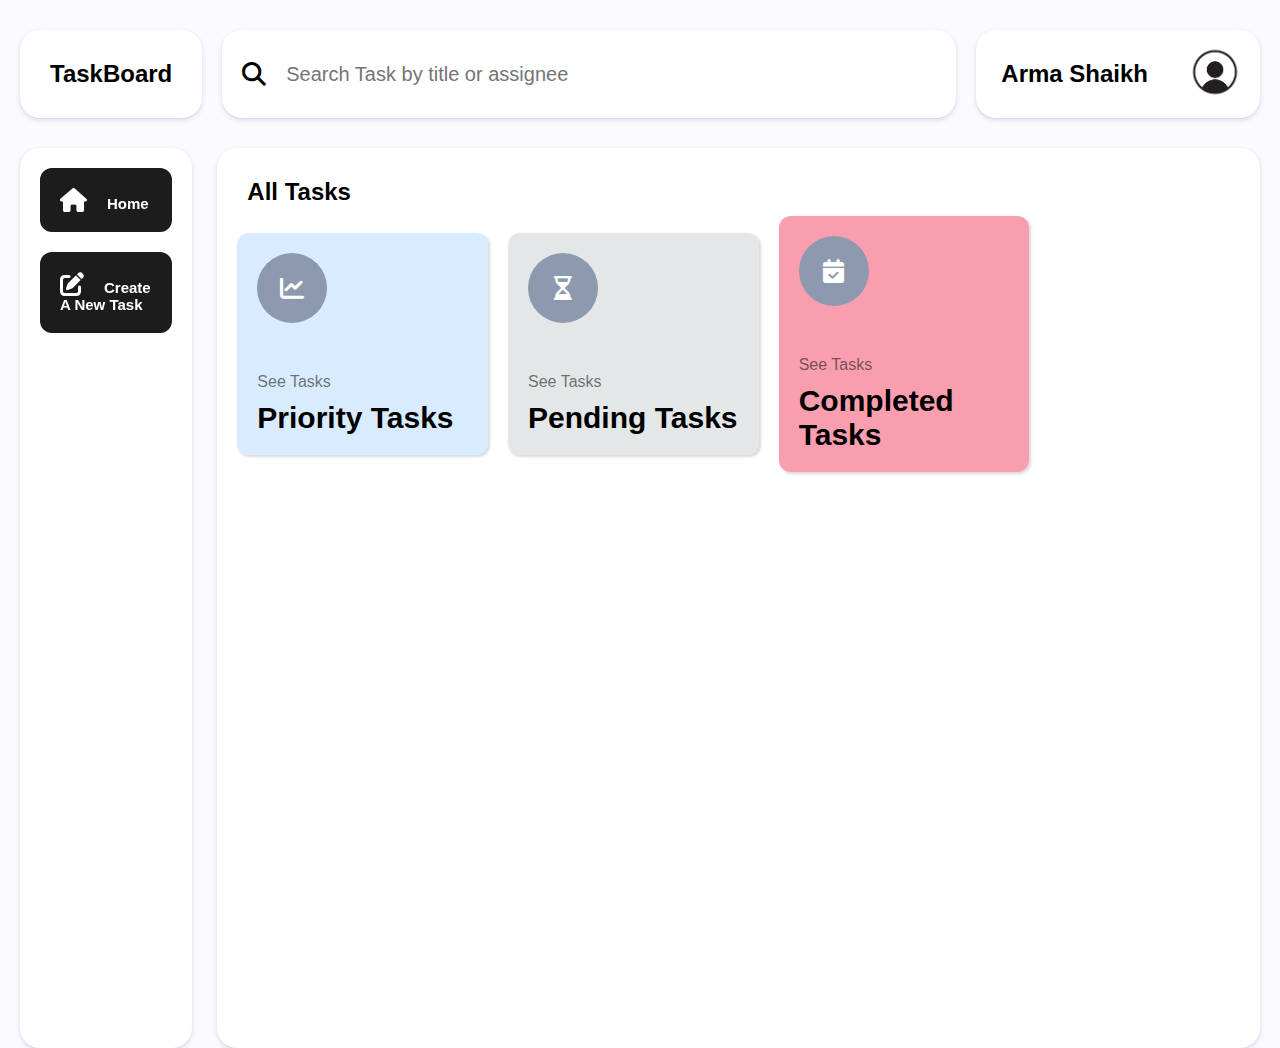
==== index.html @ 14a490c6 "." ====
<!DOCTYPE html>
<html lang="en">
  <head>
    <meta charset="UTF-8" />
    <meta name="viewport" content="width=device-width, initial-scale=1.0" />
    <title>Task Management</title>
    <!-- font awesome -->
    <link
      rel="stylesheet"
      href="https://cdnjs.cloudflare.com/ajax/libs/font-awesome/6.6.0/css/all.min.css"
    />
    <!-- stylesheet is linkd here -->
    <link rel="stylesheet" href="assets/css/style.css" />
    <!-- responsive  stylesheet is linked here-->

    <link rel="stylesheet" href="assets/css/responsive.css" />
  </head>
  <body>
    <!-- header -->
    <header>
      <div class="logo">
        <h2>TaskBoard</h2>
      </div>
      <div class="serch-bar">
        <i class="fa-solid fa-magnifying-glass"></i>
        <input
          type="text"
          id="serach"
          placeholder="Search Task by title or assignee"
        />
      </div>
      <div class="info">
        <h2>Arma Shaikh</h2>
        <div class="profile">
          <img src="assets/images/profile.jpg" alt="" />
        </div>
      </div>
    </header>

    <!-- container -->
    <div class="container">
      <!-- aside bar -->
      <aside>
        <div class="sidebar">
          <ul>
            <li><i class="fa-solid fa-house"></i>Home</li>
            <li id="open-modal-btn">
              <i class="fa-solid fa-pen-to-square"></i>Create a new Task
            </li>
          </ul>
        </div>
      </aside>
      <div class="task-wrapper">
        <h2>All Tasks</h2>
        <div class="task-category">
          <div class="priority-task catogary-item">
            <div class="icon">
              <i class="fa-solid fa-chart-line"></i>
            </div>
            <div class="category-content">
              <a href="#" id="high" class="category-btn">See Tasks</a>
              <h3>Priority Tasks</h3>
            </div>
          </div>
          <div class="pending-task catogary-item">
            <div class="icon">
              <i class="fa-regular fa-hourglass-half"></i>
            </div>
            <div class="category-content">
              <a href="#" id="pending" class="category-btn">See Tasks</a>
              <h3>Pending Tasks</h3>
            </div>
          </div>
          <div class="completed-task catogary-item">
            <div class="icon">
              <i class="fa-solid fa-calendar-check"></i>
            </div>
            <div class="category-content">
              <a href="#" id="completed" class="category-btn">See Tasks</a>
              <h3>Completed Tasks</h3>
            </div>
          </div>
        </div>
        <!-- task display wrapper -->
        <ul class="task-listing">
          <!-- task item -->
        </ul>
      </div>
    </div>
    <!-- modal -->
    <div class="modal-wrapper">
      <div class="modal">
        <form action="">
          <div>
            <label for="">Title</label>
            <input type="text" placeholder="Enter Title" id="title" value="" />
          </div>
          <div>
            <label for="">Description</label>
            <input
              type="text"
              placeholder="Enter Description"
              id="desc"
              value=""
            />
          </div>
          <div>
            <label for="">Date</label>
            <input type="date" min="2024/12/31" id="date" value="" />
          </div>
          <div>
            <!-- assign to -->
            <label for="member">select member </label>
            <select name="" id="member" value="">
              <option value="">Assign To</option>
              <option value="member1">Member 1</option>
              <option value="member2">Member 2</option>
              <option value="member3">Member 3</option>
            </select>
            <!-- task priority -->
            <label for="priority">select priority</label>
            <select name="" id="priority" value="">
              <option value="">set Priority</option>
              <option value="high">High</option>
              <option value="medium">Medium</option>
              <option value="low">Low</option>
            </select>
          </div>
          <button id="addBtn">Add Task</button>
        </form>
      </div>
      <button class="close" id="close-modal-btn">
        <i class="fa-solid fa-xmark"></i>
      </button>
    </div>
    <!--status modal-->
    <div class="status-modal">
      <div class="status-modal-content">
        <div>
          <label for="status">Select status for this task</label>
          <select name="" id="status" value="">
            <option value="">set status</option>
            <option value="Pending">Pending</option>
            <option value="Delayed">Delayed</option>
            <option value="In-process">In-process</option>
            <option value="Completed">Completed</option>
          </select>
        </div>

        <button id="save-btn">Save</button>
      </div>
    </div>
  </body>
  <!-- script is linked here -->
  <script src="assets/js/script1.js"></script>
</html>
---- assets/css/style.css ----
* {
  margin: 0;
  padding: 0;
  box-sizing: border-box;
}
body {
  background-color: #fafaff;
  text-transform: capitalize;
  font-family: "Gill Sans", "Gill Sans MT", Calibri, "Trebuchet MS", sans-serif;
}
header {
  display: flex;
  padding: 30px 20px;
  gap: 20px;
}
img {
  width: 100%;
  height: auto;
}
h2 {
  margin: 10px;
}
.container {
  display: flex;
  padding: 0 20px;
  margin: 0 auto;
  gap: 25px;
}
aside {
  width: 16%;
  height: 100vh;
  position: sticky;
  top: 10px;
  padding: 20px;
  background-color: #fff;
  border-radius: 20px;
  box-shadow: rgba(50, 50, 105, 0.15) 0px 2px 5px 0px,
    rgba(0, 0, 0, 0.05) 0px 1px 1px 0px;
}
.sidebar li {
  list-style-type: none;
  background-color: #1d1c1c;
  color: #ffffff;
  width: 100%;
  font-size: 15px;
  font-weight: 900;
  margin-bottom: 20px;
  padding: 20px;
  border-radius: 12px;
}
.sidebar li i {
  margin-right: 20px;
}
.logo {
  padding: 20px;
  width: 15%;
  box-shadow: rgba(50, 50, 105, 0.15) 0px 2px 5px 0px,
    rgba(0, 0, 0, 0.05) 0px 1px 1px 0px;
  background-color: #fff;
  border-radius: 20px;
  display: flex;
  align-items: center;
}
.info {
  box-shadow: rgba(50, 50, 105, 0.15) 0px 2px 5px 0px,
    rgba(0, 0, 0, 0.05) 0px 1px 1px 0px;
  background-color: #fff;
  border-radius: 20px;
  display: flex;
  gap: 20px;
  padding: 10px 15px;
  width: 25%;
  align-items: center;
  justify-content: space-between;
}
.info .profile {
  width: 60px;
}
.serch-bar {
  width: 65%;
  display: flex;
  gap: 10px;
  background-color: #fff;
  align-items: center;
  padding: 20px;
  border-radius: 20px;
  box-shadow: rgba(50, 50, 105, 0.15) 0px 2px 5px 0px,
    rgba(0, 0, 0, 0.05) 0px 1px 1px 0px;
}
.serch-bar input {
  width: 100%;
  border: none;
  padding: 10px;
}
.serch-bar :placeholder-shown {
  font-size: 20px;
}
.serch-bar i {
  color: #000000;
}

.task-wrapper {
  width: 100%;
  padding: 20px;
  background-color: #fff;
  border-radius: 20px;
  box-shadow: rgba(50, 50, 105, 0.15) 0px 2px 5px 0px,
    rgba(0, 0, 0, 0.05) 0px 1px 1px 0px;
}
.task-category {
  display: flex;
  align-items: center;
  gap: 20px;
}
.catogary-item {
  width: 25%;
  padding: 20px;
  display: flex;
  flex-direction: column;
  justify-content: center;
  gap: 50px;
  box-shadow: rgba(0, 0, 0, 0.15) 1.95px 1.95px 2.6px;
  border-radius: 12px;
}

.catogary-item:nth-of-type(1) {
  background-color: #bbdeff8f;
}
.catogary-item:nth-of-type(3) {
  background-color: #f13b5c7e;
}
.catogary-item:nth-of-type(2) {
  background-color: #c1caca75;
}
.icon {
  background-color: #8d99ae;
  width: 70px;
  height: 70px;
  border-radius: 50%;
  border: none;
  display: flex;
  justify-content: center;
  align-items: center;
}
i {
  color: white;
  font-size: 24px;
}
.category-content h3 {
  color: #000000;
  font-size: 30px;
}
.category-content {
  display: flex;
  flex-direction: column;
  gap: 10px;
}
.category-content a {
  text-decoration: none;
  color: #11111196;
}
.task-listing {
  width: 100%;
  /* padding: 5px; */
  margin-top: 50px;
  border-radius: 20px;
  background-color: #fff;
  list-style-type: none;
}
input {
  outline: none;
}
.modal-wrapper {
  position: fixed;
  /* display: flex; */
  justify-content: center;
  align-items: center;
  width: 100vw;
  height: 100vh;
  background-color: #222222b7;
  top: 0;
  left: 0;
  display: none;
}
.modal {
  background-color: rgb(255, 255, 255);
  margin: 3% auto;
  width: 30%;
  background-color: #ffffff;
  padding: 20px;
  border-radius: 20px;
  position: relative;
}
form {
  padding: 20px;
}
form div {
  display: flex;
  justify-content: space-between;
  flex-direction: column;
  margin-bottom: 20px;
}
form label {
  font-size: 20px;
  font-weight: 900;
  margin-bottom: 10px;
}
form input,
form select {
  padding: 10px;
}
select {
  margin-bottom: 20px;
}
form button {
  background-color: #111;
  font-size: 20px;
  color: #fff;
  text-align: center;
  border: none;
  padding: 8px 15px;
  border-radius: 12px;
}
.close {
  position: absolute;
  top: 5%;
  right: 34%;
  background-color: #023fc2;
  padding: 10px 15px;
  border: none;
  font-size: 20px;
  color: white;
  border-radius: 20px;
}
.task-item {
  display: flex;
  align-items: center;
  justify-content: space-between;
  box-shadow: rgba(149, 157, 165, 0.2) 0px 8px 24px;
  padding: 20px 10px;
  border-radius: 12px;
  width: 78%;
  background-color: #c1caca75;
  margin-bottom: 20px;
}
.task-item h3 {
  font-size: 24px;
  width: 200px;
}
.assignee img {
  width: 30px;
}
.task-details {
  gap: 20px;
  display: flex;
  align-items: center;
  justify-content: space-between;
}
.action-btns button {
  padding: 10px;
  width: 90px;
  background-color: #000000;
  color: #fff;
  font-size: 20px;
  margin-right: 20px;
  border: none;
  border-radius: 12px;
}
.task-details p {
  font-size: 20px;
  color: #1d1c1c;
}
.task-details div {
  display: flex;
  flex-direction: column;
  align-items: center;
  justify-content: center;
}
.task-details span {
  font-size: 15px;
  color: #8d99ae;
  text-transform: lowercase;
}
/* dailouge box */
/*status modal*/
#status-btn {
  position: relative;
}
.status-modal {
  position: absolute;
  top: 40%;
  right: 7%;
  padding: 20px;
  display: flex;
  justify-content: center;
  align-items: center;
  background-color: #ffffff;
  border-radius: 12px;
  z-index: 11111111111;
  flex-direction: column;
  box-shadow: rgba(0, 0, 0, 0.35) 0px 5px 15px;
  display: none;
  height: 200px;
}
.status-modal label {
  font-size: 12px;
  color: #1d1c1c;
}
.status-modal select {
  padding: 10px;
  border: none;
  background-color: transparent;
  font-size: 20px;
}
.status-modal button {
  background-color: #808080a6;
  border: none;
  padding: 10px 15px;
  color: #fff;
  font-size: 20px;
}
.status-modal select:focus {
  outline: none;
}
---- assets/css/responsive.css ----
@media (max-width: 576px) {
  header {
    padding: 12px 20px;
    position: sticky;
    top: 0px;
    z-index: 0;
  }
  .info {
    display: none;
  }
  .logo {
    display: none;
  }
  .container {
    width: 100%;
    flex-direction: column;
  }
  .serch-bar {
    width: 100%;
    padding: 8px;
  }

  .serch-bar i {
    font-size: 20px;
  }
  aside {
    width: 100%;
    height: auto;
    position: static;
  }
  .sidebar {
    height: 30px;
  }
  .sidebar ul {
    display: flex;
    justify-content: space-between;
    align-items: center;
  }
  .sidebar li {
    width: 47%;
    padding: 10px;
    margin-bottom: 0;
    font-size: 10px;
  }
  .sidebar li i {
    display: none;
  }
  .task-wrapper {
    box-shadow: none;
    background-color: transparent;
    padding: 0;
  }
  .task-category {
    flex-wrap: wrap;
  }
  .task-details span {
    font-size: 8px;
  }
  .task-item p {
    font-size: 12px;
  }
  .catogary-item {
    width: 45%;
  }
  .catogary-item:nth-last-of-type(3) {
    width: 100%;
  }
  .category-content h3 {
    font-size: 16px;
  }
  .task-item {
    flex-direction: column;
    width: 100%;
    gap: 20px;
  }
  .task-details {
    flex-wrap: wrap;
  }
  .icon {
    display: none;
  }
  .action-btns {
    display: flex;
    flex-wrap: wrap;
    align-items: center;
    gap: 10px;
  }
  .action-btns button {
    width: 80px;
    font-size: 10px;
    margin-right: 0;
  }
  /* #status-btn {
    width: 100%;
  } */
  .modal-wrapper {
    padding: 10%;
    position: absolute;
    height: 200vh;
  }
  .modal {
    width: 100%;
    padding: 0;
  }
  .close {
    top: 2%;
    right: 3%;
  }
  form label {
    font-size: 12px;
    margin-bottom: 5px;
  }
}
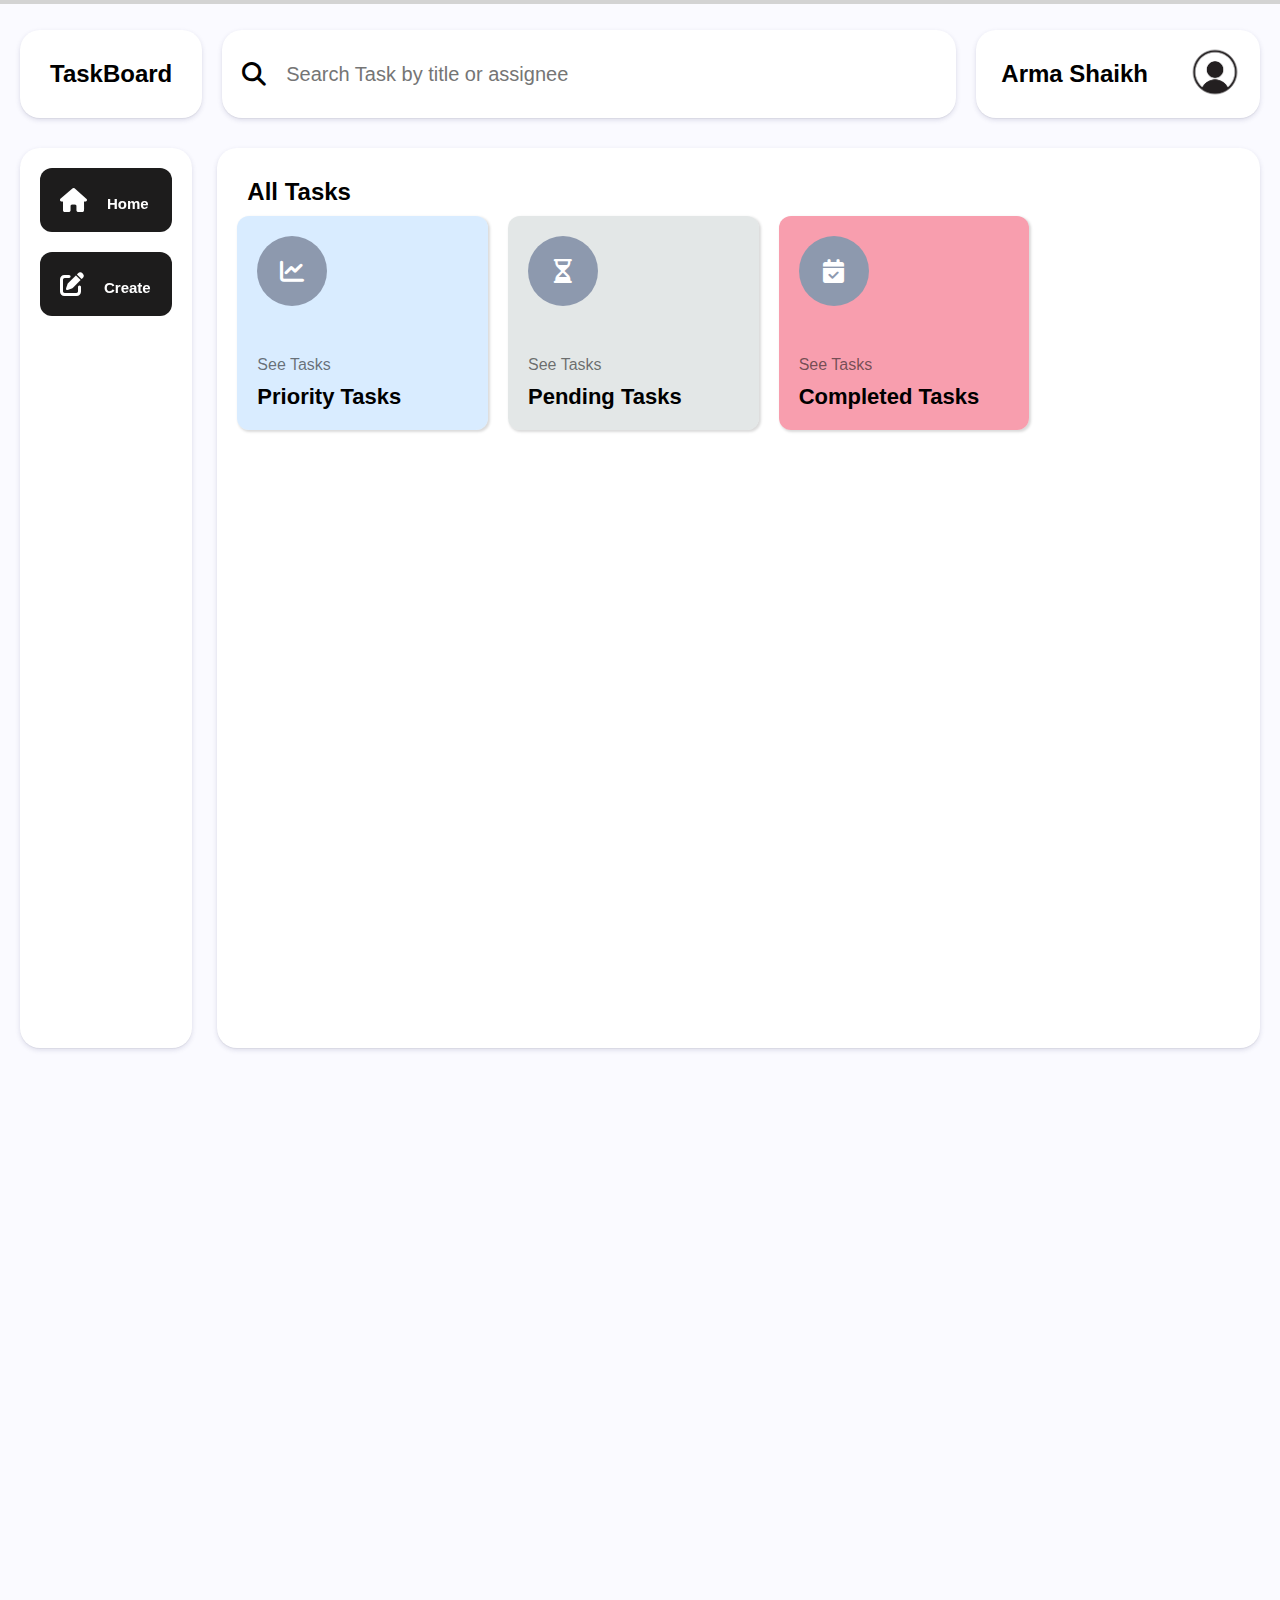
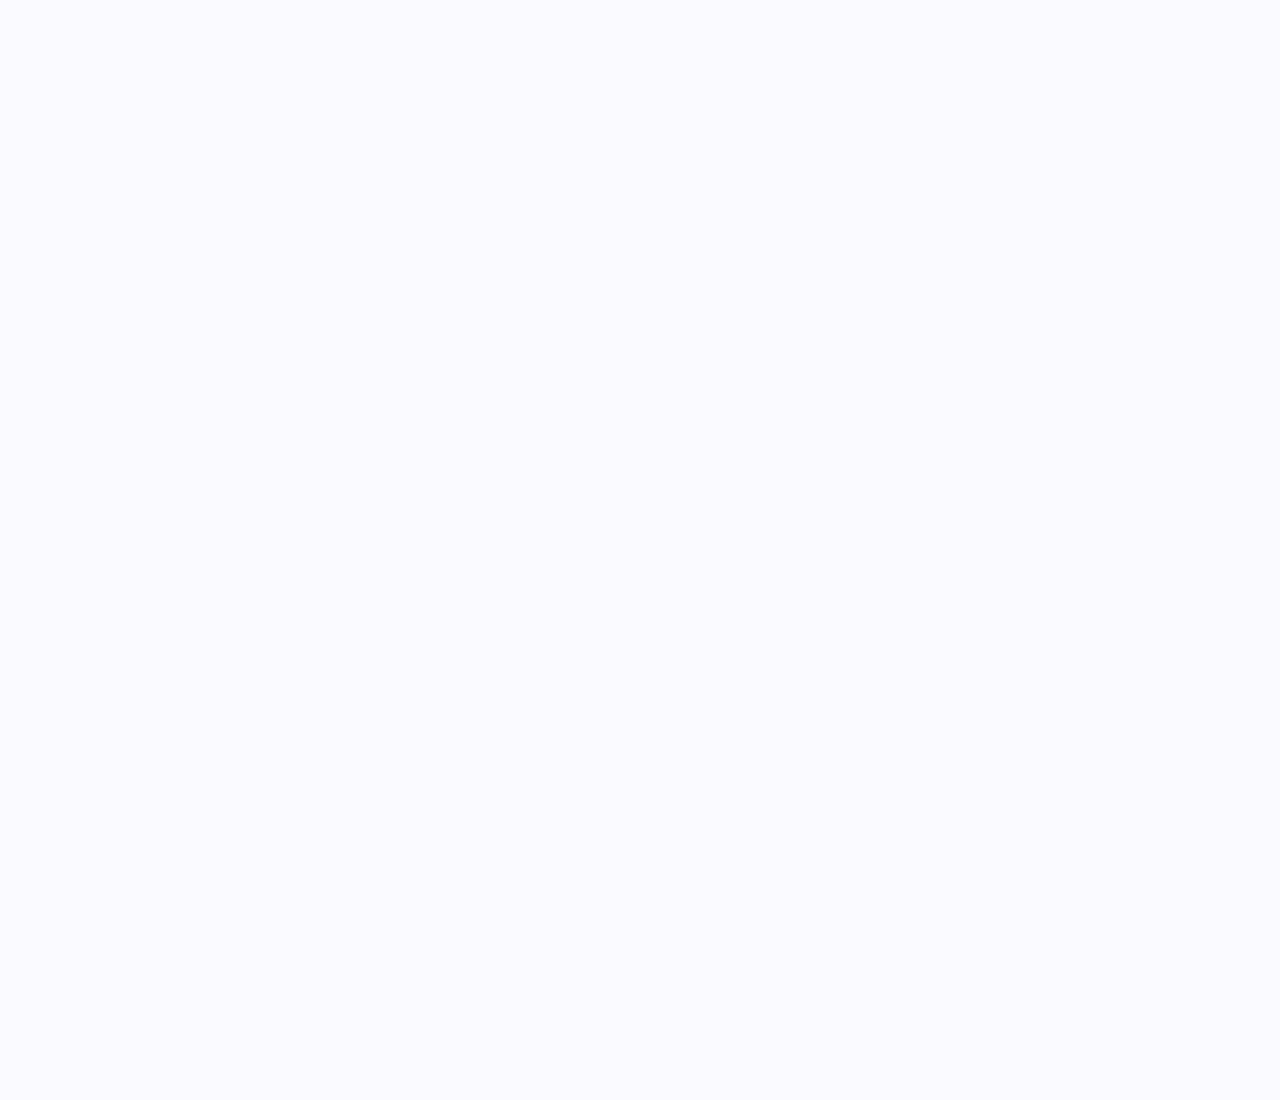
==== commit 83bc0dbc: "Task Manager" ====
--- a/index.html
+++ b/index.html
@@ -17,6 +17,11 @@
   </head>
   <body>
     <!-- header -->
+
+    <div class="scroll">
+      <div class="scroll-bar" id="scroll-progress"></div>
+    </div>
+
     <header>
       <div class="logo">
         <h2>TaskBoard</h2>
@@ -25,7 +30,7 @@
         <i class="fa-solid fa-magnifying-glass"></i>
         <input
           type="text"
-          id="serach"
+          id="search"
           placeholder="Search Task by title or assignee"
         />
       </div>
@@ -45,7 +50,7 @@
           <ul>
             <li><i class="fa-solid fa-house"></i>Home</li>
             <li id="open-modal-btn">
-              <i class="fa-solid fa-pen-to-square"></i>Create a new Task
+              <i class="fa-solid fa-pen-to-square"></i>Create
             </li>
           </ul>
         </div>
@@ -58,7 +63,7 @@
               <i class="fa-solid fa-chart-line"></i>
             </div>
             <div class="category-content">
-              <a href="#" id="high" class="category-btn">See Tasks</a>
+              <a href="#catogary" id="high" class="category-btn">See Tasks</a>
               <h3>Priority Tasks</h3>
             </div>
           </div>
@@ -67,7 +72,9 @@
               <i class="fa-regular fa-hourglass-half"></i>
             </div>
             <div class="category-content">
-              <a href="#" id="pending" class="category-btn">See Tasks</a>
+              <a href="#catogary" id="pending" class="category-btn"
+                >See Tasks</a
+              >
               <h3>Pending Tasks</h3>
             </div>
           </div>
@@ -76,13 +83,15 @@
               <i class="fa-solid fa-calendar-check"></i>
             </div>
             <div class="category-content">
-              <a href="#" id="completed" class="category-btn">See Tasks</a>
+              <a href="#catogary" id="completed" class="category-btn"
+                >See Tasks</a
+              >
               <h3>Completed Tasks</h3>
             </div>
           </div>
         </div>
         <!-- task display wrapper -->
-        <ul class="task-listing">
+        <ul class="task-listing" id="catogary">
           <!-- task item -->
         </ul>
       </div>
@@ -152,5 +161,5 @@
     </div>
   </body>
   <!-- script is linked here -->
-  <script src="assets/js/script1.js"></script>
+  <script src="assets/js/script.js"></script>
 </html>
--- a/assets/css/style.css
+++ b/assets/css/style.css
@@ -6,7 +6,10 @@
 body {
   background-color: #fafaff;
   text-transform: capitalize;
+  height: 300vh;
   font-family: "Gill Sans", "Gill Sans MT", Calibri, "Trebuchet MS", sans-serif;
+  font-family: "Lucida Sans", "Lucida Sans Regular", "Lucida Grande",
+    "Lucida Sans Unicode", Geneva, Verdana, sans-serif;
 }
 header {
   display: flex;
@@ -148,7 +151,7 @@
 }
 .category-content h3 {
   color: #000000;
-  font-size: 30px;
+  font-size: 22px;
 }
 .category-content {
   display: flex;
@@ -166,6 +169,10 @@
   border-radius: 20px;
   background-color: #fff;
   list-style-type: none;
+  display: flex;
+  align-items: center;
+  flex-wrap: wrap;
+  gap: 20px;
 }
 input {
   outline: none;
@@ -232,59 +239,13 @@
   color: white;
   border-radius: 20px;
 }
-.task-item {
-  display: flex;
-  align-items: center;
-  justify-content: space-between;
-  box-shadow: rgba(149, 157, 165, 0.2) 0px 8px 24px;
-  padding: 20px 10px;
-  border-radius: 12px;
-  width: 78%;
-  background-color: #c1caca75;
-  margin-bottom: 20px;
-}
-.task-item h3 {
-  font-size: 24px;
-  width: 200px;
-}
-.assignee img {
-  width: 30px;
-}
-.task-details {
-  gap: 20px;
-  display: flex;
-  align-items: center;
-  justify-content: space-between;
-}
-.action-btns button {
-  padding: 10px;
-  width: 90px;
-  background-color: #000000;
-  color: #fff;
-  font-size: 20px;
-  margin-right: 20px;
-  border: none;
-  border-radius: 12px;
-}
-.task-details p {
-  font-size: 20px;
-  color: #1d1c1c;
-}
-.task-details div {
-  display: flex;
-  flex-direction: column;
-  align-items: center;
-  justify-content: center;
-}
-.task-details span {
-  font-size: 15px;
-  color: #8d99ae;
-  text-transform: lowercase;
-}
+
 /* dailouge box */
 /*status modal*/
 #status-btn {
   position: relative;
+  /* z-index: -11; */
+  color: black;
 }
 .status-modal {
   position: absolute;
@@ -322,3 +283,81 @@
 .status-modal select:focus {
   outline: none;
 }
+/* scroll bar */
+
+.scroll {
+  width: 100%;
+  height: 4px;
+  background-color: lightgray;
+  position: fixed;
+  top: 0;
+  z-index: 111111;
+}
+
+#scroll-progress {
+  width: 0%;
+  height: 10px;
+  background-color: rgb(250, 152, 173);
+}
+/* new card  */
+.list-item {
+  width: 47%;
+  background-color: #c1caca75;
+  padding: 20px;
+  border-radius: 12px;
+  box-shadow: rgba(149, 157, 165, 0.2) 0px 8px 24px;
+  display: flex;
+  flex-direction: column;
+  gap: 20px;
+}
+.list-title-box {
+  display: flex;
+  align-items: center;
+  gap: 20px;
+}
+.list-title-box h2,
+.list-title h2 {
+  margin: 0 0 10px 0;
+}
+.list-title {
+  font-size: 14px;
+}
+.list-icon {
+  height: 50px;
+  width: 50px;
+  border-radius: 50%;
+  background-color: #080808;
+  display: flex;
+  justify-content: center;
+  align-items: center;
+}
+.priority {
+  margin-left: auto;
+}
+.list-actions-box {
+  display: flex;
+  justify-content: center;
+  align-items: center;
+  gap: 20px;
+  background-color: #bbdeff8f;
+  padding: 20px;
+  border-radius: 12px;
+}
+.list-actions-box a {
+  font-size: 20px;
+  text-decoration: none;
+  font-weight: 900;
+  color: rgb(0, 0, 0);
+}
+.list-other-info-box {
+  /* align-self: flex-end; */
+  /* margin-left: 65px; */
+  font-size: 20px;
+  display: flex;
+  gap: 20px;
+  align-items: center;
+}
+.priority p {
+  font-weight: 900;
+  opacity: 0.5;
+}
--- a/assets/css/responsive.css
+++ b/assets/css/responsive.css
@@ -1,3 +1,110 @@
+@media (max-width: 1400px) {
+}
+@media (max-width: 1024px) {
+  .category-content h3 {
+    font-size: 18px;
+  }
+  .logo {
+    width: 14%;
+    font-size: 12px;
+    margin: 0;
+  }
+  h2 {
+    margin: 0;
+  }
+  .list-item {
+    width: 100%;
+  }
+}
+@media (max-width: 992px) {
+  .logo {
+    width: 20%;
+  }
+  .info {
+    gap: 0;
+  }
+  .info h2 {
+    font-size: 16px;
+  }
+  aside {
+    width: 25%;
+  }
+  .task-category {
+    justify-content: space-between;
+  }
+  .catogary-item {
+    width: 36%;
+  }
+  .list-item {
+    width: 100%;
+  }
+}
+@media (max-width: 767px) {
+  header {
+    padding: 12px 20px;
+    position: sticky;
+    top: 0px;
+    z-index: 0;
+  }
+  .info {
+    display: none;
+  }
+  .logo {
+    width: 32%;
+  }
+  .serch-bar {
+    width: 70%;
+  }
+  aside {
+    width: 100%;
+    height: auto;
+    position: static;
+    display: flex;
+    justify-content: center;
+    align-items: center;
+  }
+  .sidebar {
+    width: 100%;
+  }
+  .sidebar li {
+    width: 50%;
+  }
+  .sidebar ul {
+    display: flex;
+    gap: 20px;
+  }
+
+  .container {
+    flex-direction: column;
+    width: 100%;
+  }
+  .catogary-item {
+    width: 31%;
+  }
+  .category-content h3 {
+    font-size: 15px;
+  }
+  .task-category {
+    justify-content: space-between;
+  }
+
+  .modal {
+    width: 100%;
+  }
+  .modal-wrapper {
+    position: absolute;
+    padding: 20px;
+    height: 200vh;
+  }
+  .close {
+    top: 2%;
+    right: 1%;
+  }
+  .list-item {
+    width: 100%;
+  }
+}
+
 @media (max-width: 576px) {
   header {
     padding: 12px 20px;
@@ -52,44 +159,23 @@
   }
   .task-category {
     flex-wrap: wrap;
-  }
-  .task-details span {
-    font-size: 8px;
-  }
-  .task-item p {
-    font-size: 12px;
-  }
+    justify-content: space-between;
+  }
+
   .catogary-item {
-    width: 45%;
+    width: 46%;
   }
   .catogary-item:nth-last-of-type(3) {
     width: 100%;
   }
   .category-content h3 {
-    font-size: 16px;
-  }
-  .task-item {
-    flex-direction: column;
-    width: 100%;
-    gap: 20px;
-  }
-  .task-details {
-    flex-wrap: wrap;
-  }
+    font-size: 12px;
+  }
+
   .icon {
     display: none;
   }
-  .action-btns {
-    display: flex;
-    flex-wrap: wrap;
-    align-items: center;
-    gap: 10px;
-  }
-  .action-btns button {
-    width: 80px;
-    font-size: 10px;
-    margin-right: 0;
-  }
+
   /* #status-btn {
     width: 100%;
   } */
@@ -110,4 +196,23 @@
     font-size: 12px;
     margin-bottom: 5px;
   }
-}
+  .list-item {
+    width: 100%;
+  }
+  .priority {
+    display: none;
+  }
+  .list-title h2 {
+    font-size: 14px;
+  }
+  .list-icon {
+    width: 30px;
+    height: 30px;
+  }
+  .list-icon i {
+    font-size: 12px;
+  }
+  .list-actions-box a {
+    font-size: 13px;
+  }
+}
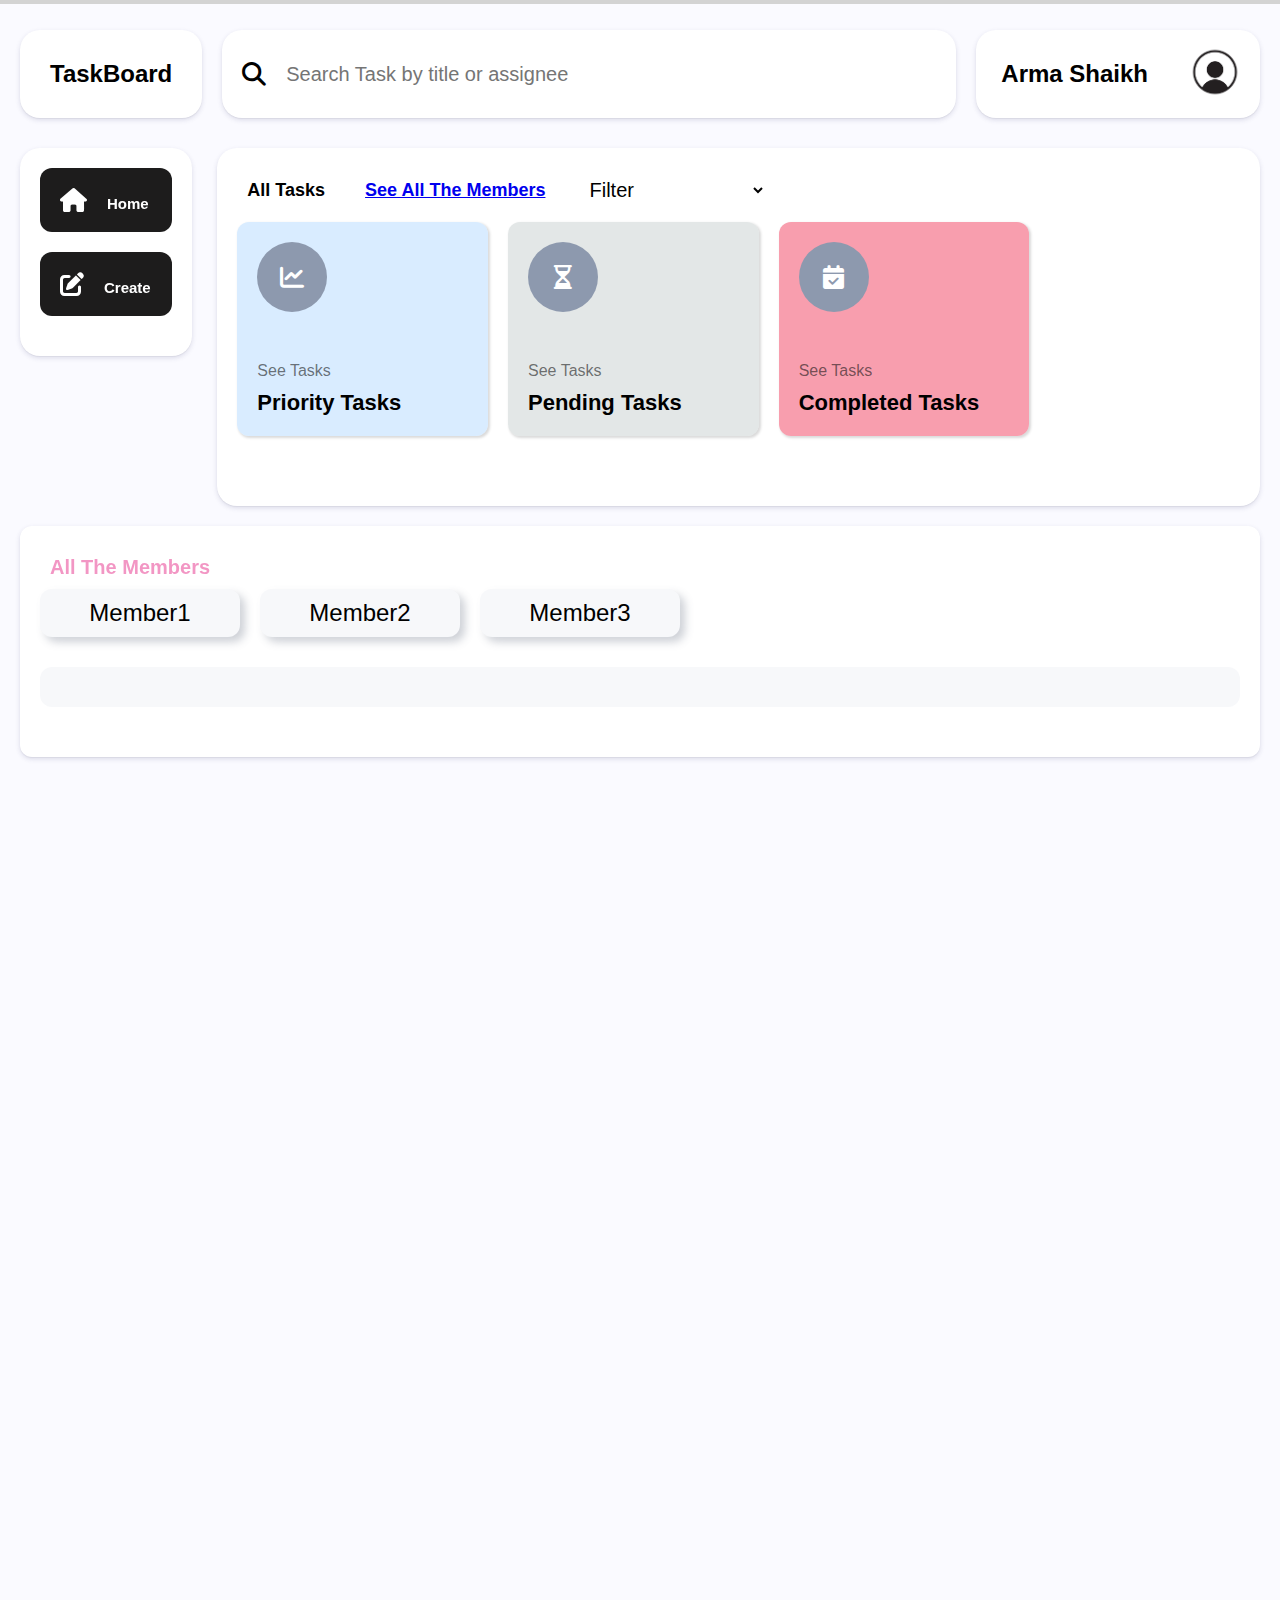
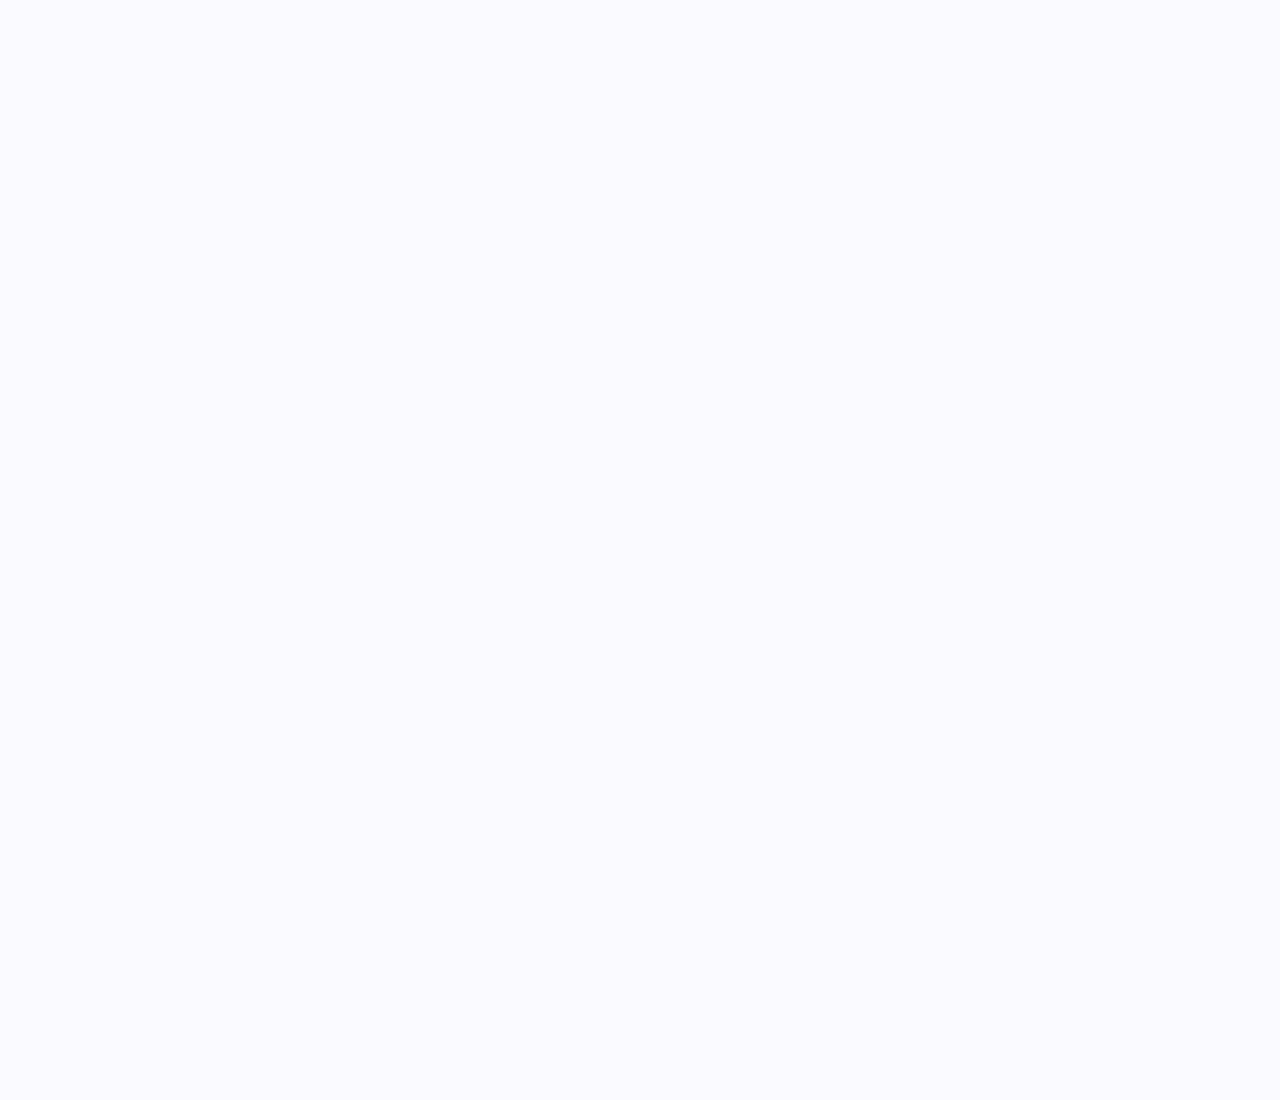
==== commit 4a9bd97a: "Task managenment" ====
--- a/index.html
+++ b/index.html
@@ -44,58 +44,90 @@
 
     <!-- container -->
     <div class="container">
-      <!-- aside bar -->
-      <aside>
-        <div class="sidebar">
-          <ul>
-            <li><i class="fa-solid fa-house"></i>Home</li>
-            <li id="open-modal-btn">
-              <i class="fa-solid fa-pen-to-square"></i>Create
-            </li>
+      <div class="main">
+        <!-- aside bar -->
+        <aside>
+          <div class="sidebar">
+            <ul>
+              <li><i class="fa-solid fa-house"></i>Home</li>
+              <li id="open-modal-btn">
+                <i class="fa-solid fa-pen-to-square"></i>Create
+              </li>
+            </ul>
+          </div>
+        </aside>
+        <div class="task-wrapper">
+          <div class="menu">
+            <h2>All Tasks</h2>
+            <h2>
+              <a
+                href="#members
+          "
+                >See All the Members</a
+              >
+            </h2>
+            <select name="" id="filter">
+              <option value="">Filter</option>
+              <option value="Pending">Pending Tasks</option>
+              <option value="Completed">completed Tasks</option>
+              <option value="In-process">In-process Tasks</option>
+              <option value="Delayed">Delayed Tasks</option>
+            </select>
+          </div>
+          <div class="task-category">
+            <div class="priority-task catogary-item">
+              <div class="icon">
+                <i class="fa-solid fa-chart-line"></i>
+              </div>
+              <div class="category-content">
+                <a href="#catogary" id="high" class="category-btn">See Tasks</a>
+                <h3>Priority Tasks</h3>
+              </div>
+            </div>
+            <div class="pending-task catogary-item">
+              <div class="icon">
+                <i class="fa-regular fa-hourglass-half"></i>
+              </div>
+              <div class="category-content">
+                <a href="#catogary" id="pending" class="category-btn"
+                  >See Tasks</a
+                >
+                <h3>Pending Tasks</h3>
+              </div>
+            </div>
+            <div class="completed-task catogary-item">
+              <div class="icon">
+                <i class="fa-solid fa-calendar-check"></i>
+              </div>
+              <div class="category-content">
+                <a href="#catogary" id="completed" class="category-btn"
+                  >See Tasks</a
+                >
+                <h3>Completed Tasks</h3>
+              </div>
+            </div>
+          </div>
+          <!-- task display wrapper -->
+          <ul class="task-listing" id="catogary">
+            <!-- task item -->
           </ul>
         </div>
-      </aside>
-      <div class="task-wrapper">
-        <h2>All Tasks</h2>
-        <div class="task-category">
-          <div class="priority-task catogary-item">
-            <div class="icon">
-              <i class="fa-solid fa-chart-line"></i>
-            </div>
-            <div class="category-content">
-              <a href="#catogary" id="high" class="category-btn">See Tasks</a>
-              <h3>Priority Tasks</h3>
-            </div>
-          </div>
-          <div class="pending-task catogary-item">
-            <div class="icon">
-              <i class="fa-regular fa-hourglass-half"></i>
-            </div>
-            <div class="category-content">
-              <a href="#catogary" id="pending" class="category-btn"
-                >See Tasks</a
-              >
-              <h3>Pending Tasks</h3>
-            </div>
-          </div>
-          <div class="completed-task catogary-item">
-            <div class="icon">
-              <i class="fa-solid fa-calendar-check"></i>
-            </div>
-            <div class="category-content">
-              <a href="#catogary" id="completed" class="category-btn"
-                >See Tasks</a
-              >
-              <h3>Completed Tasks</h3>
-            </div>
-          </div>
+      </div>
+      <!-- members -->
+      <div class="team-members" id="members">
+        <p>all the members</p>
+        <ul>
+          <li class="member" id="member1">Member1</li>
+          <li class="member" id="member2">Member2</li>
+          <li class="member" id="member3">Member3</li>
+        </ul>
+
+        <div class="member-task">
+          <table class="list-table"></table>
         </div>
-        <!-- task display wrapper -->
-        <ul class="task-listing" id="catogary">
-          <!-- task item -->
-        </ul>
       </div>
     </div>
+
     <!-- modal -->
     <div class="modal-wrapper">
       <div class="modal">
@@ -143,7 +175,7 @@
       </button>
     </div>
     <!--status modal-->
-    <div class="status-modal">
+    <!-- <div class="status-modal">
       <div class="status-modal-content">
         <div>
           <label for="status">Select status for this task</label>
@@ -158,8 +190,10 @@
 
         <button id="save-btn">Save</button>
       </div>
-    </div>
+    </div> -->
+    <dialog></dialog>
   </body>
   <!-- script is linked here -->
   <script src="assets/js/script.js"></script>
+  <!-- <script src="assets/js/dupe3.js"></script> -->
 </html>
--- a/assets/css/style.css
+++ b/assets/css/style.css
@@ -24,16 +24,18 @@
   margin: 10px;
 }
 .container {
-  display: flex;
   padding: 0 20px;
   margin: 0 auto;
+}
+.main {
+  display: flex;
   gap: 25px;
 }
 aside {
   width: 16%;
-  height: 100vh;
+  height: 100%;
   position: sticky;
-  top: 10px;
+  top: 0px;
   padding: 20px;
   background-color: #fff;
   border-radius: 20px;
@@ -361,3 +363,130 @@
   font-weight: 900;
   opacity: 0.5;
 }
+::backdrop {
+  background-color: #8d99ae;
+  opacity: 0.75;
+}
+dialog {
+  width: 500px;
+  margin: 10% auto;
+  border: none;
+  padding: 20px;
+  border-radius: 12px;
+}
+dialog span {
+  font-size: 20px;
+  background-color: #95cfff;
+}
+dialog p {
+  font-size: 28px;
+  margin-bottom: 20px;
+}
+dialog button {
+  padding: 10px;
+  border: none;
+  background-color: #222;
+  width: 100%;
+  color: white;
+  border-radius: 12px;
+}
+.team-members {
+  background-color: #ffff;
+  padding: 20px;
+  border-radius: 12px;
+  box-shadow: rgba(50, 50, 105, 0.15) 0px 2px 5px 0px,
+    rgba(0, 0, 0, 0.05) 0px 1px 1px 0px;
+  /* margin: 20px 0; */
+  width: 85%;
+  margin: 20px 0 0 auto;
+}
+.team-members > p {
+  color: #e62f8a;
+  opacity: 0.5;
+  font-weight: 700;
+  font-size: 20px;
+  margin: 10px;
+}
+.team-members ul {
+  display: flex;
+  /* padding: 20px; */
+  gap: 20px;
+  list-style-type: none;
+  text-align: center;
+}
+.team-members ul li {
+  font-size: 24px;
+  cursor: pointer;
+  width: 200px;
+  background-color: #8d99ae11;
+  padding: 10px;
+  border-radius: 12px;
+  box-shadow: -5px -5px 9px rgba(255, 255, 255, 0.45),
+    5px 5px 9px rgba(94, 104, 121, 0.3);
+}
+.member-task {
+  margin: 30px 0;
+  background-color: #8d99ae11;
+  padding: 20px;
+  border-radius: 12px;
+}
+.member-task > div {
+  display: flex;
+  justify-content: space-between;
+}
+.member-task > div > p {
+  font-size: 18px;
+  color: #023fc2;
+  padding: 15px;
+  cursor: pointer;
+}
+.member-task table {
+  width: 100%;
+  border-radius: 12px;
+  /* border: 2px solid #ff95b5; */
+}
+td,
+tr {
+  padding: 10px;
+  font-size: 20px;
+  font-weight: 700;
+  background-color: #fff;
+}
+tbody {
+  border-radius: 12px;
+  border-radius: 12px;
+  margin-top: 20px;
+}
+.close-list {
+  margin-left: auto;
+}
+.member-task h2 {
+  font-size: 18px;
+}
+.menu {
+  display: flex;
+  gap: 20px;
+  align-items: center;
+  margin-bottom: 10px;
+}
+.menu select {
+  margin: 0;
+  padding: 10px;
+  font-size: 20px;
+  border: none;
+  background-color: transparent;
+}
+.menu select:focus {
+  outline: none;
+}
+
+.list-actions-box select {
+  background-color: transparent;
+  font-size: 20px;
+  text-decoration: none;
+  font-weight: 900;
+  color: rgb(0, 0, 0);
+  border: none;
+  outline: none;
+  margin: 0;
+}
--- a/assets/css/responsive.css
+++ b/assets/css/responsive.css
@@ -1,4 +1,10 @@
 @media (max-width: 1400px) {
+  .team-members {
+    width: 100%;
+  }
+  .menu h2 {
+    font-size: 18px;
+  }
 }
 @media (max-width: 1024px) {
   .category-content h3 {
@@ -15,6 +21,12 @@
   .list-item {
     width: 100%;
   }
+  .team-members {
+    width: 100%;
+  }
+  .menu h2 {
+    font-size: 18px;
+  }
 }
 @media (max-width: 992px) {
   .logo {
@@ -37,6 +49,12 @@
   }
   .list-item {
     width: 100%;
+  }
+  .team-members {
+    width: 100%;
+  }
+  .menu h2 {
+    font-size: 18px;
   }
 }
 @media (max-width: 767px) {
@@ -74,7 +92,7 @@
     gap: 20px;
   }
 
-  .container {
+  .main {
     flex-direction: column;
     width: 100%;
   }
@@ -102,6 +120,12 @@
   }
   .list-item {
     width: 100%;
+  }
+  .team-members {
+    width: 100%;
+  }
+  .menu h2 {
+    font-size: 18px;
   }
 }
 
@@ -118,10 +142,11 @@
   .logo {
     display: none;
   }
-  .container {
+  .main {
     width: 100%;
     flex-direction: column;
   }
+
   .serch-bar {
     width: 100%;
     padding: 8px;
@@ -215,4 +240,22 @@
   .list-actions-box a {
     font-size: 13px;
   }
-}
+  .team-members {
+    width: 100%;
+  }
+  .team-members ul {
+    flex-wrap: wrap;
+  }
+  .team-members ul li {
+    width: 100px;
+    font-size: 12px;
+  }
+  .member-task > div > p {
+    font-size: 12px;
+    padding: 15px 0;
+  }
+  td,
+  tr {
+    font-size: 15px;
+  }
+}
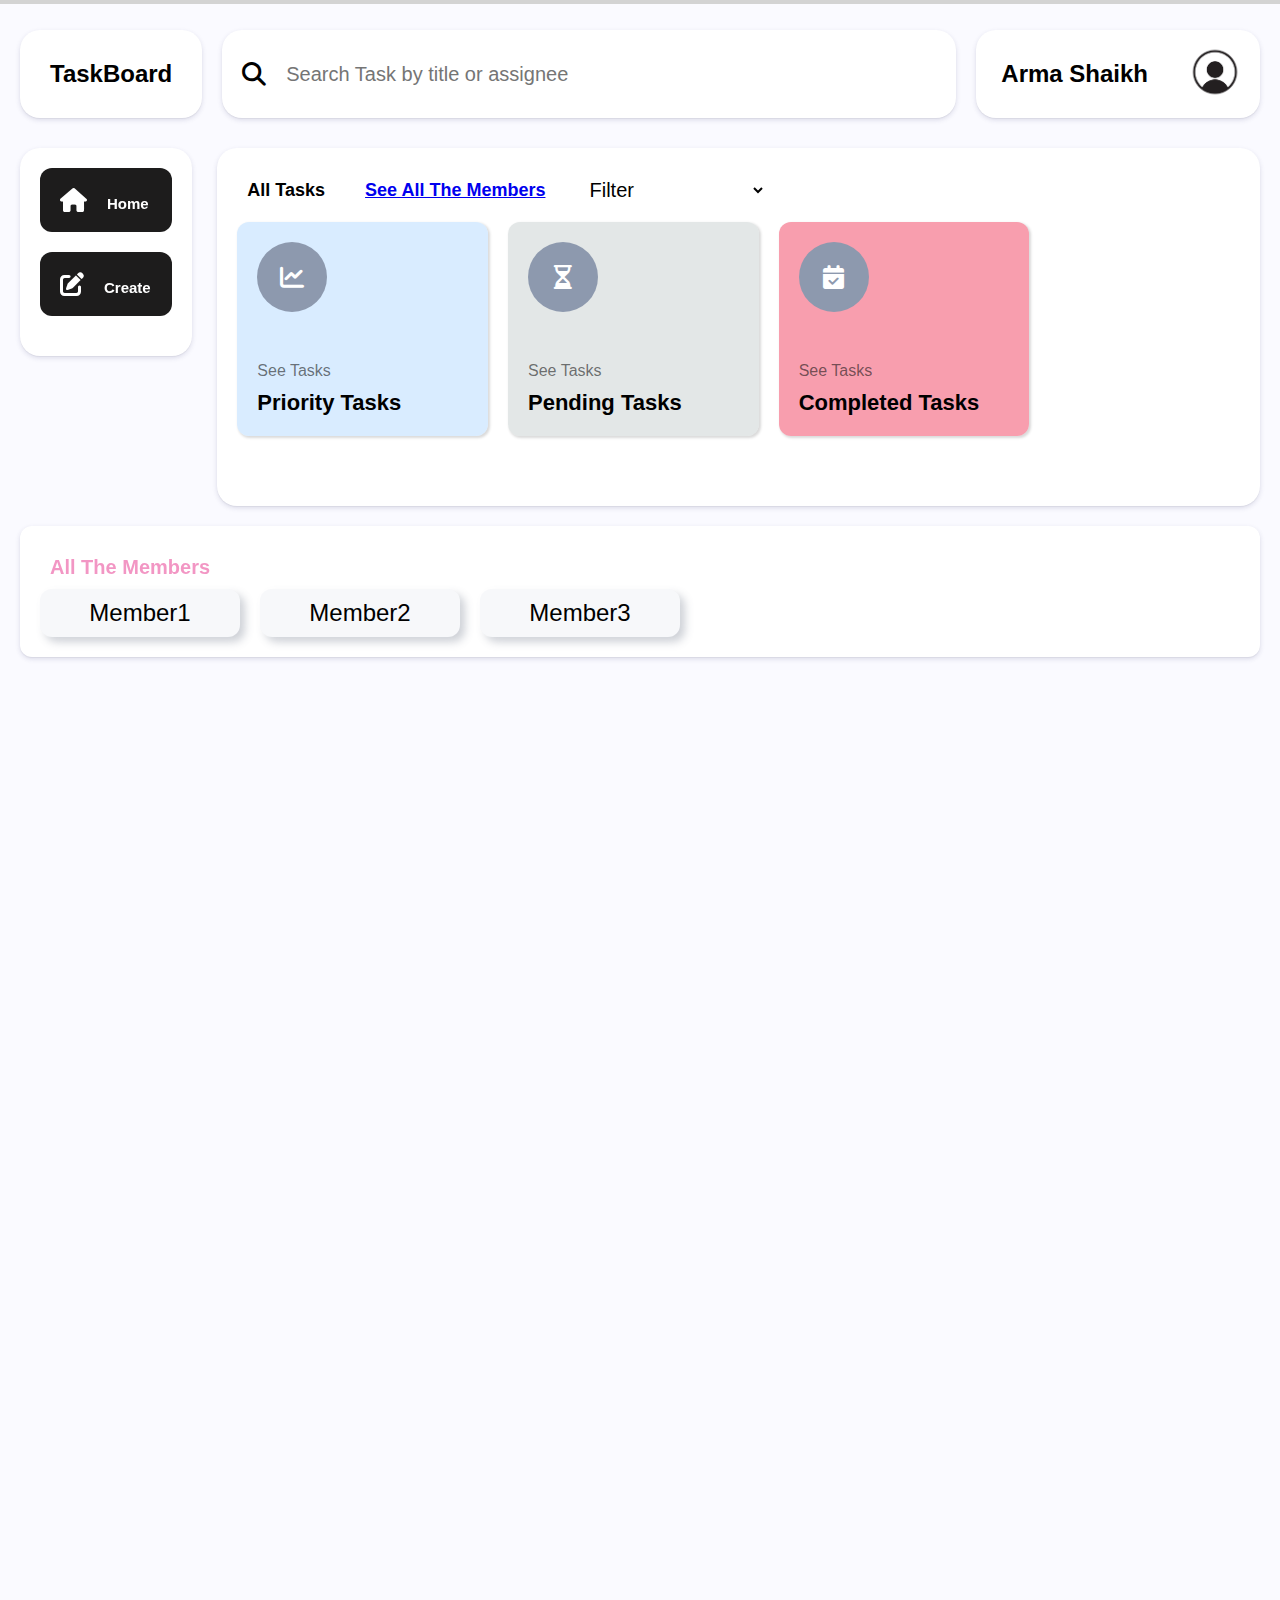
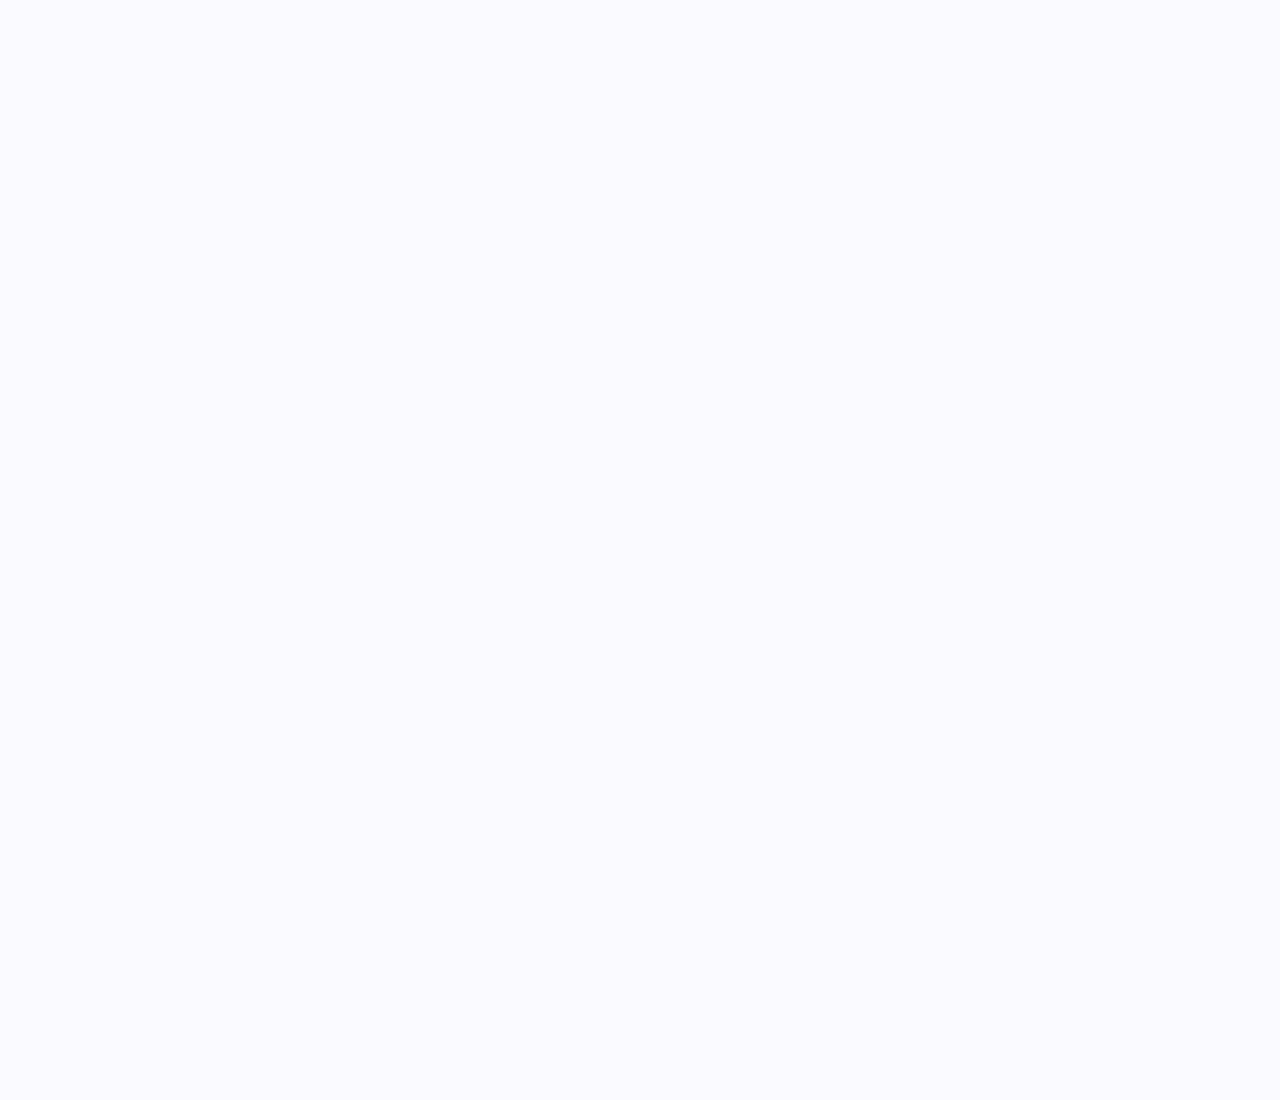
==== commit f143e35b: "Task managenment" ====
--- a/index.html
+++ b/index.html
@@ -121,10 +121,6 @@
           <li class="member" id="member2">Member2</li>
           <li class="member" id="member3">Member3</li>
         </ul>
-
-        <div class="member-task">
-          <table class="list-table"></table>
-        </div>
       </div>
     </div>
 
@@ -134,7 +130,14 @@
         <form action="">
           <div>
             <label for="">Title</label>
-            <input type="text" placeholder="Enter Title" id="title" value="" />
+            <input
+              type="text"
+              placeholder="Enter Title"
+              id="title"
+              value=""
+              class="formInp"
+            />
+            <span class="error" id="titleError"></span>
           </div>
           <div>
             <label for="">Description</label>
@@ -143,29 +146,41 @@
               placeholder="Enter Description"
               id="desc"
               value=""
+              class="formInp"
             />
+            <span class="error" id="descError"></span>
           </div>
           <div>
             <label for="">Date</label>
-            <input type="date" min="2024/12/31" id="date" value="" />
+            <input
+              type="date"
+              min="2024/12/31"
+              id="date"
+              value=""
+              class="formInp"
+            />
+            <span class="error" id="dateError"></span>
           </div>
           <div>
             <!-- assign to -->
             <label for="member">select member </label>
-            <select name="" id="member" value="">
+            <select name="" id="member" value="" class="formInp">
               <option value="">Assign To</option>
               <option value="member1">Member 1</option>
               <option value="member2">Member 2</option>
-              <option value="member3">Member 3</option>
+              <option~ value="member3">Member 3</option~>
             </select>
+            <span class="error" id="memberError"></span>
+
             <!-- task priority -->
             <label for="priority">select priority</label>
-            <select name="" id="priority" value="">
+            <select name="" id="priority" value="" class="formInp">
               <option value="">set Priority</option>
               <option value="high">High</option>
               <option value="medium">Medium</option>
               <option value="low">Low</option>
             </select>
+            <span class="error" id="priorityError"></span>
           </div>
           <button id="addBtn">Add Task</button>
         </form>
--- a/assets/css/style.css
+++ b/assets/css/style.css
@@ -490,3 +490,10 @@
   outline: none;
   margin: 0;
 }
+.error {
+  color: #bb0505;
+  font-size: 14px;
+  font-weight: 700;
+  width: 100%;
+  text-align: right;
+}
--- a/assets/css/responsive.css
+++ b/assets/css/responsive.css
@@ -256,6 +256,12 @@
   }
   td,
   tr {
-    font-size: 15px;
-  }
-}
+    font-size: 12px;
+  }
+  .menu h2 {
+    font-size: 12px;
+  }
+  .menu select {
+    font-size: 12px;
+  }
+}
